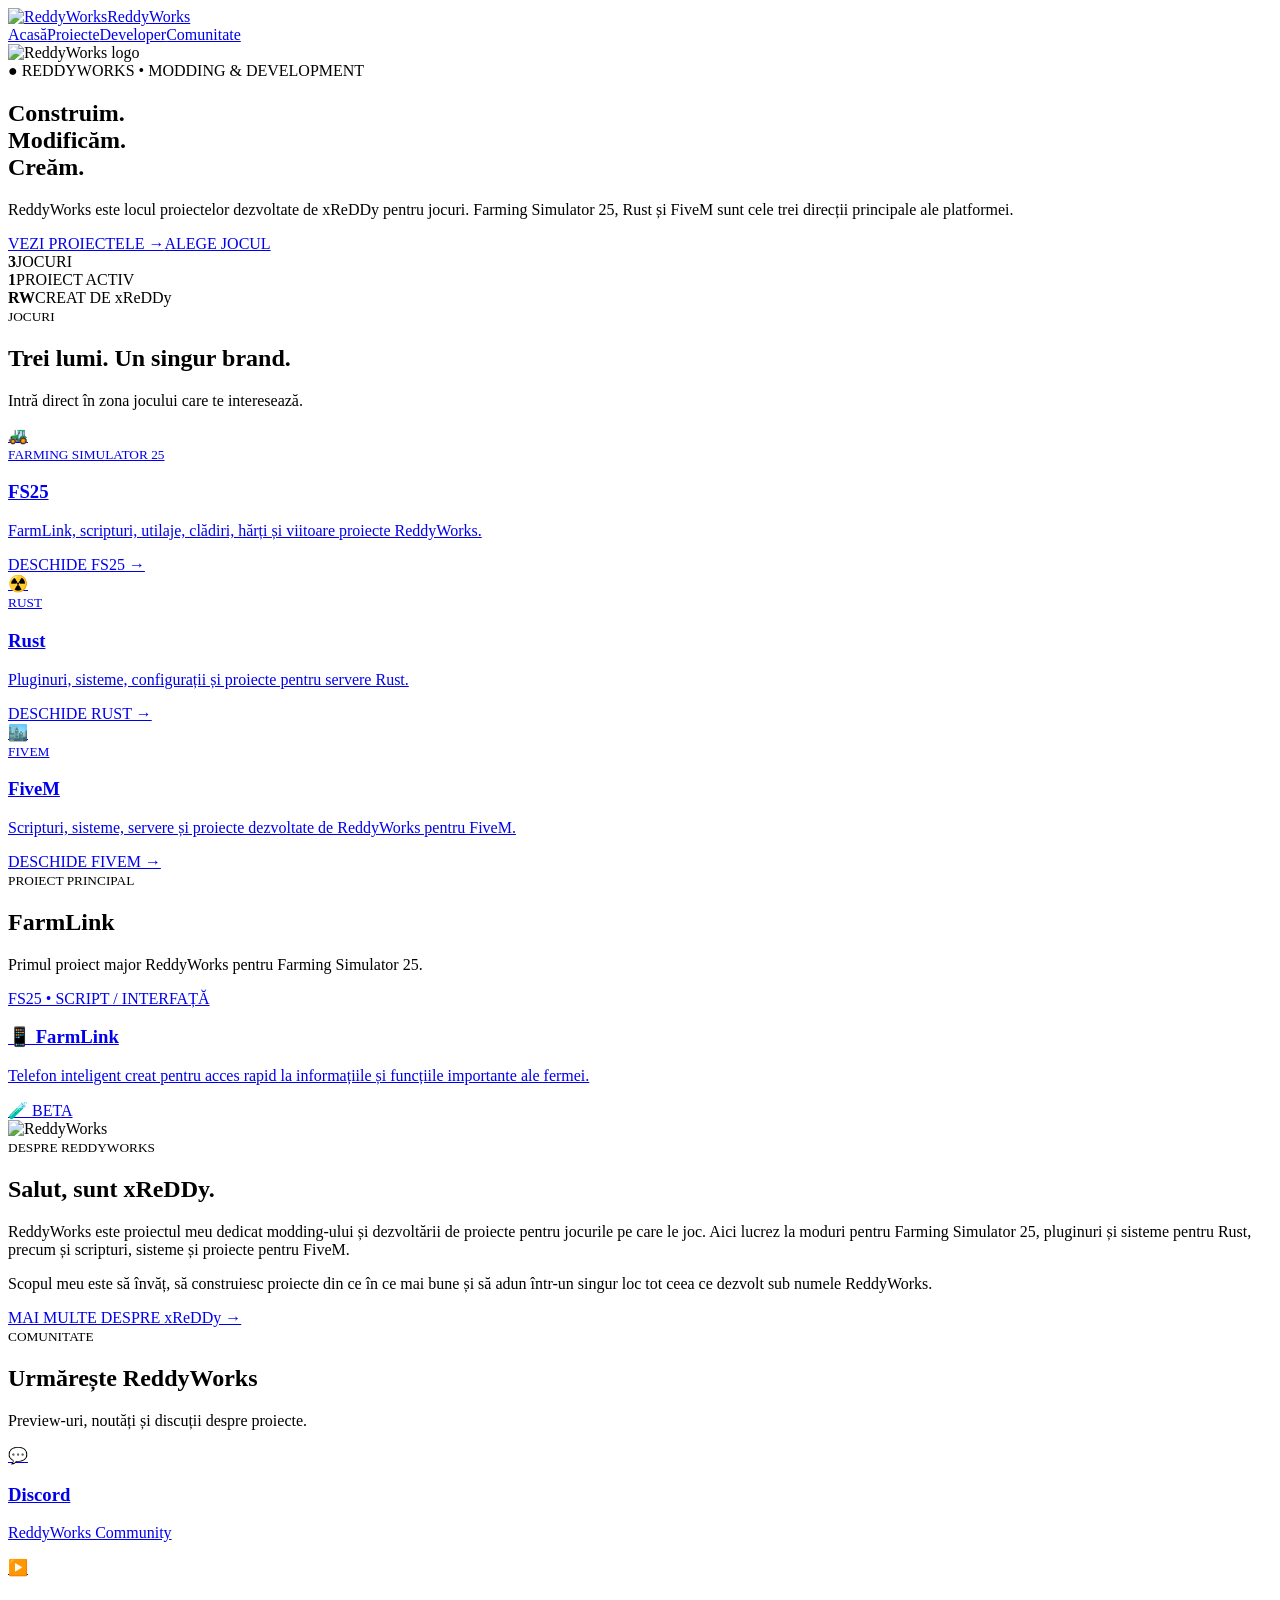
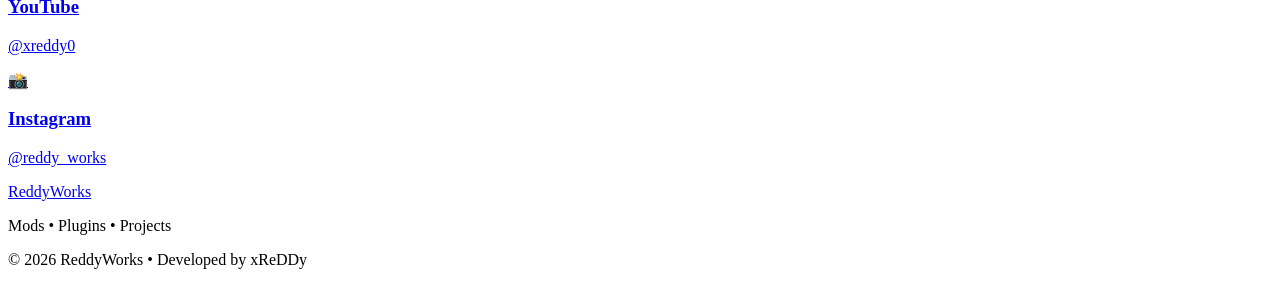
==== index.html @ 865a5755 "Acasă | Proiecte | Developer | Comunitate" ====
<!doctype html><html lang="ro"><head><meta charset="utf-8"><meta name="viewport" content="width=device-width,initial-scale=1"><title>ReddyWorks | Mods, Plugins & Projects</title><link rel="stylesheet" href="style.css"></head><body>
<header class="header">
<a class="logo brand-logo-link" href="index.html"><img src="reddyworks-logo.png" alt="ReddyWorks"><span class="brand-word">Reddy<span>Works</span></span></a>
<nav class="menu">
<a href="index.html">Acasă</a><a href="projects.html">Proiecte</a><a href="developer.html">Developer</a><a href="index.html#comunitate">Comunitate</a>
</nav></header>
<main>
<section class="hero"><div class="hero-content"><img class="hero-brand-logo" src="reddyworks-logo.png" alt="ReddyWorks logo"><div class="eyebrow">● REDDYWORKS • MODDING & DEVELOPMENT</div><h1>Construim.<br><span>Modificăm.</span><br>Creăm.</h1><p>ReddyWorks este locul proiectelor dezvoltate de xReDDy pentru jocuri. Farming Simulator 25, Rust și FiveM sunt cele trei direcții principale ale platformei.</p><div class="actions"><a class="btn btn-primary" href="projects.html">VEZI PROIECTELE →</a><a class="btn btn-secondary" href="#jocuri">ALEGE JOCUL</a></div><div class="stats"><div class="stat"><strong>3</strong><span>JOCURI</span></div><div class="stat"><strong>1</strong><span>PROIECT ACTIV</span></div><div class="stat"><strong>RW</strong><span>CREAT DE xReDDy</span></div></div></div></section>
<section class="section soft" id="jocuri"><div class="section-head"><small>JOCURI</small><h2>Trei lumi. Un singur brand.</h2><p>Intră direct în zona jocului care te interesează.</p></div><div class="game-grid">
<a class="game-card fs" href="fs25.html"><div><div class="game-icon">🚜</div><small>FARMING SIMULATOR 25</small><h3>FS25</h3><p>FarmLink, scripturi, utilaje, clădiri, hărți și viitoare proiecte ReddyWorks.</p></div><div class="go">DESCHIDE FS25 →</div></a>
<a class="game-card rust" href="rust.html"><div><div class="game-icon">☢️</div><small>RUST</small><h3>Rust</h3><p>Pluginuri, sisteme, configurații și proiecte pentru servere Rust.</p></div><div class="go">DESCHIDE RUST →</div></a>
<a class="game-card fivem" href="fivem.html"><div><div class="game-icon">🏙️</div><small>FIVEM</small><h3>FiveM</h3><p>Scripturi, sisteme, servere și proiecte dezvoltate de ReddyWorks pentru FiveM.</p></div><div class="go">DESCHIDE FIVEM →</div></a>
</div></section>
<section class="section light"><div class="section-head"><small>PROIECT PRINCIPAL</small><h2>FarmLink</h2><p>Primul proiect major ReddyWorks pentru Farming Simulator 25.</p></div><div class="project-grid"><a class="project-card" href="farmlink.html"><div class="tag">FS25 • SCRIPT / INTERFAȚĂ</div><h3>📱 FarmLink</h3><p>Telefon inteligent creat pentru acces rapid la informațiile și funcțiile importante ale fermei.</p><span class="status">🧪 BETA</span></a></div></section>

<section class="section about-section" id="despre">
  <div class="about-wrap">
    <img class="about-logo" src="reddyworks-logo.png" alt="ReddyWorks">
    <div>
      <div class="section-head about-head">
        <small>DESPRE REDDYWORKS</small>
        <h2>Salut, sunt xReDDy.</h2>
        <p>ReddyWorks este proiectul meu dedicat modding-ului și dezvoltării de proiecte pentru jocurile pe care le joc. Aici lucrez la moduri pentru Farming Simulator 25, pluginuri și sisteme pentru Rust, precum și scripturi, sisteme și proiecte pentru FiveM.</p>
        <p class="about-extra">Scopul meu este să învăț, să construiesc proiecte din ce în ce mai bune și să adun într-un singur loc tot ceea ce dezvolt sub numele ReddyWorks.</p>
      </div>
      <a class="btn btn-primary" href="developer.html">MAI MULTE DESPRE xReDDy →</a>
    </div>
  </div>
</section>
<section class="section soft" id="comunitate"><div class="section-head"><small>COMUNITATE</small><h2>Urmărește ReddyWorks</h2><p>Preview-uri, noutăți și discuții despre proiecte.</p></div><div class="community-grid">
<a class="community-card" href="https://discord.gg/2gvbgjCmsJ" target="_blank"><div class="ico">💬</div><h3>Discord</h3><p>ReddyWorks Community</p></a>
<a class="community-card" href="https://youtube.com/@xreddy0" target="_blank"><div class="ico">▶️</div><h3>YouTube</h3><p>@xreddy0</p></a>
<a class="community-card" href="https://www.instagram.com/reddy_works/" target="_blank"><div class="ico">📸</div><h3>Instagram</h3><p>@reddy_works</p></a>
</div></section>
</main><footer><a class="logo" href="index.html">Reddy<span>Works</span></a>
<p>Mods • Plugins • Projects</p><p>© 2026 ReddyWorks • Developed by xReDDy</p></footer></body></html>
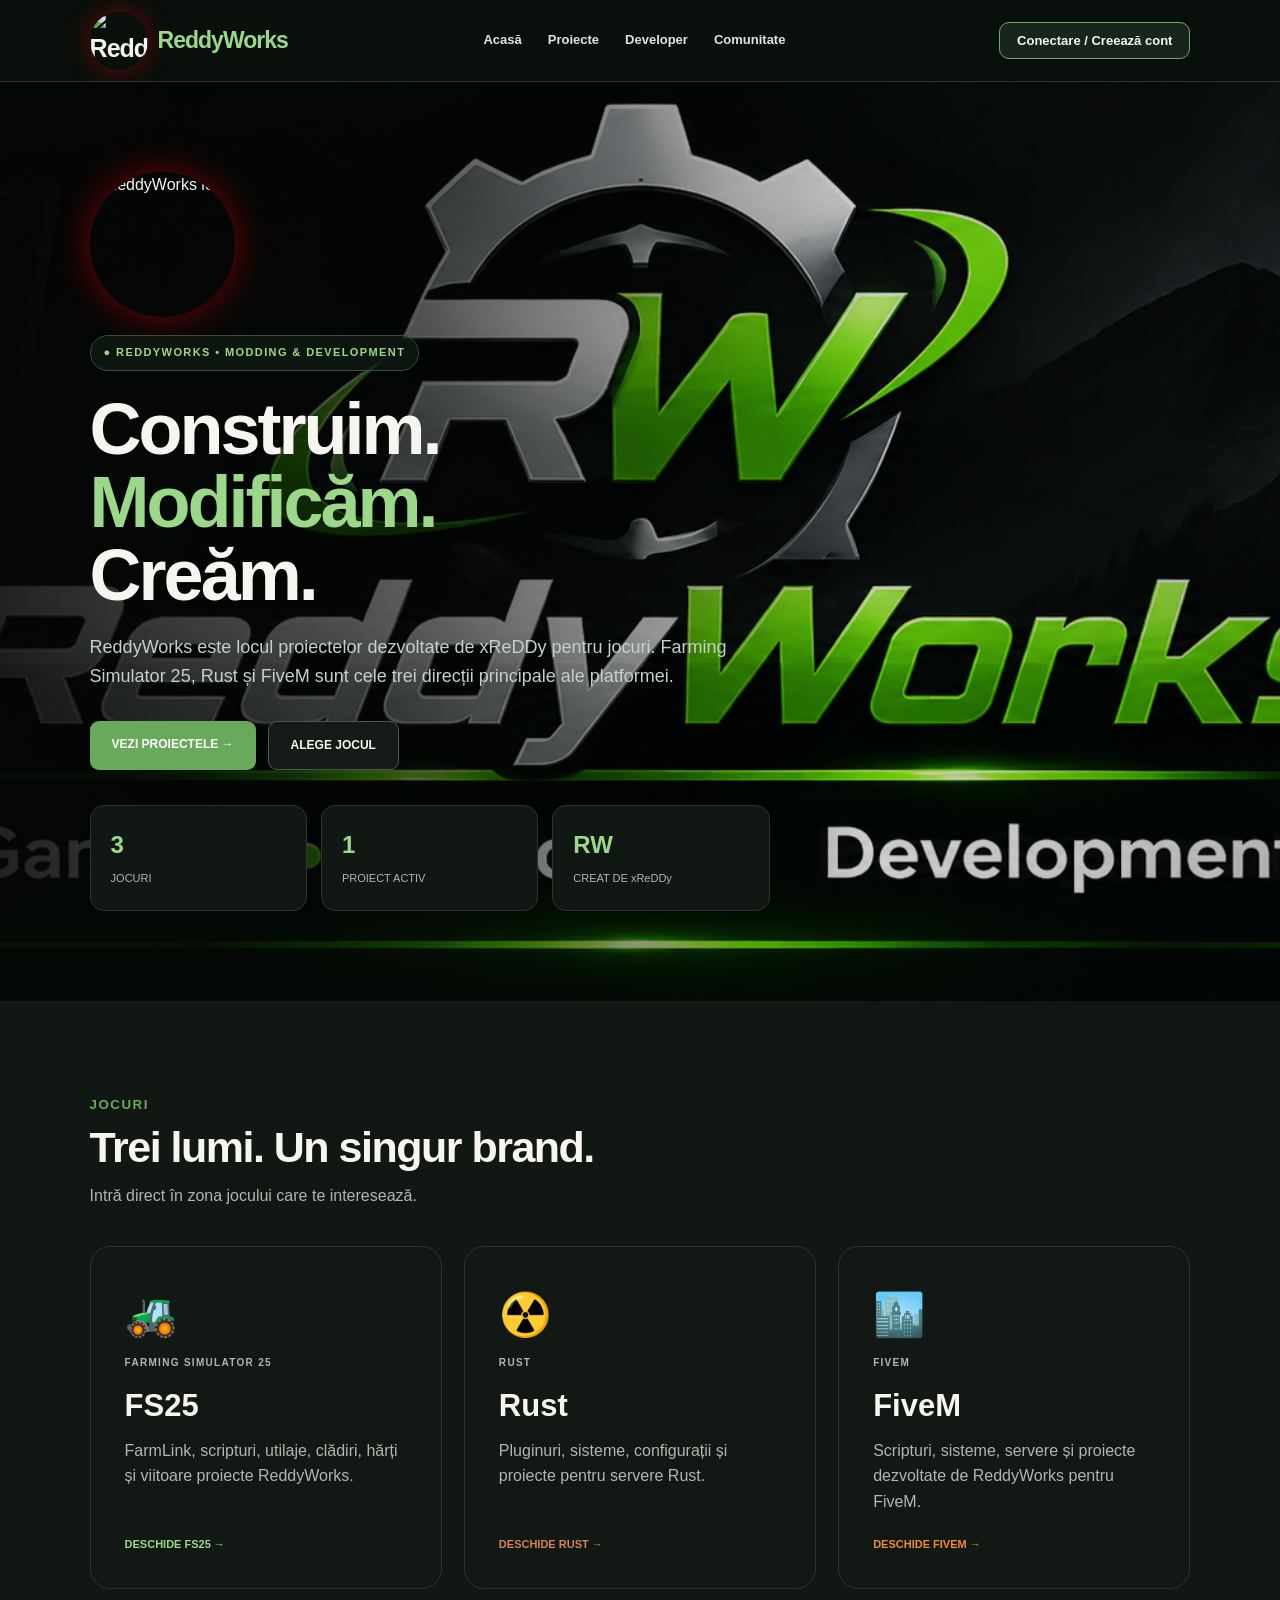
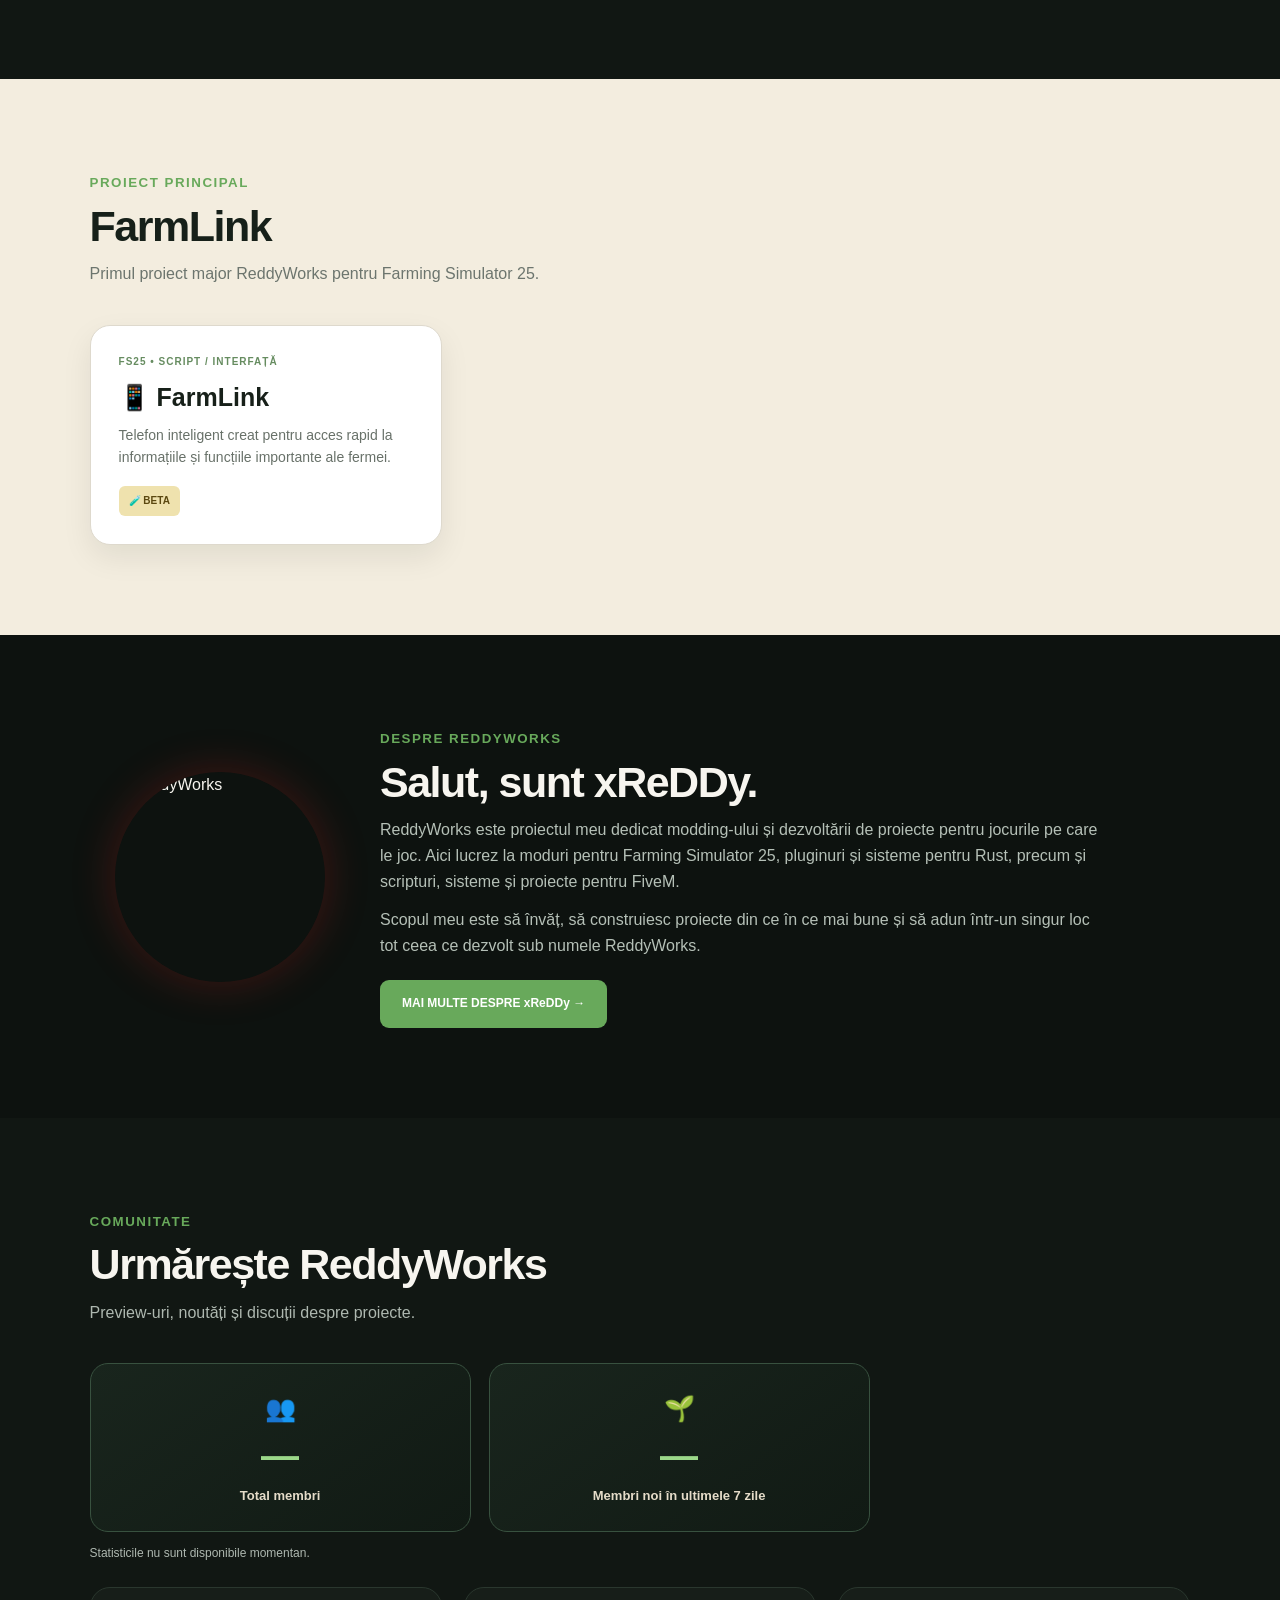
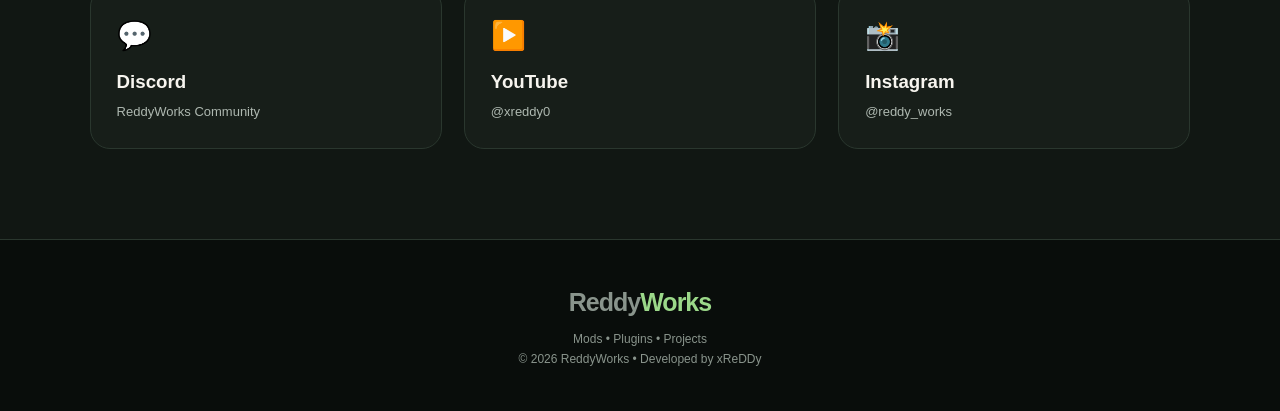
==== commit 7190844c: "Add files via upload" ====
--- a/index.html
+++ b/index.html
@@ -3,7 +3,7 @@
 <a class="logo brand-logo-link" href="index.html"><img src="reddyworks-logo.png" alt="ReddyWorks"><span class="brand-word">Reddy<span>Works</span></span></a>
 <nav class="menu">
 <a href="index.html">Acasă</a><a href="projects.html">Proiecte</a><a href="developer.html">Developer</a><a href="index.html#comunitate">Comunitate</a>
-</nav></header>
+</nav><div class="rw-auth-area"><button type="button" id="rw-login" class="rw-auth-button">Conectare / Creează cont</button><div id="rw-user" class="rw-user" hidden><span id="rw-username"></span><span id="rw-role-badge" class="rw-role-badge" hidden></span><button type="button" id="rw-admin-open" class="rw-auth-button" hidden>Administrare</button><button type="button" id="rw-logout" class="rw-auth-button">Ieșire</button></div></div></header>
 <main>
 <section class="hero"><div class="hero-content"><img class="hero-brand-logo" src="reddyworks-logo.png" alt="ReddyWorks logo"><div class="eyebrow">● REDDYWORKS • MODDING & DEVELOPMENT</div><h1>Construim.<br><span>Modificăm.</span><br>Creăm.</h1><p>ReddyWorks este locul proiectelor dezvoltate de xReDDy pentru jocuri. Farming Simulator 25, Rust și FiveM sunt cele trei direcții principale ale platformei.</p><div class="actions"><a class="btn btn-primary" href="projects.html">VEZI PROIECTELE →</a><a class="btn btn-secondary" href="#jocuri">ALEGE JOCUL</a></div><div class="stats"><div class="stat"><strong>3</strong><span>JOCURI</span></div><div class="stat"><strong>1</strong><span>PROIECT ACTIV</span></div><div class="stat"><strong>RW</strong><span>CREAT DE xReDDy</span></div></div></div></section>
 <section class="section soft" id="jocuri"><div class="section-head"><small>JOCURI</small><h2>Trei lumi. Un singur brand.</h2><p>Intră direct în zona jocului care te interesează.</p></div><div class="game-grid">
@@ -27,10 +27,51 @@
     </div>
   </div>
 </section>
-<section class="section soft" id="comunitate"><div class="section-head"><small>COMUNITATE</small><h2>Urmărește ReddyWorks</h2><p>Preview-uri, noutăți și discuții despre proiecte.</p></div><div class="community-grid">
+<section class="section soft" id="comunitate"><div class="section-head"><small>COMUNITATE</small><h2>Urmărește ReddyWorks</h2><p>Preview-uri, noutăți și discuții despre proiecte.</p></div>
+<div class="rw-community-stats" aria-label="Statisticile comunității ReddyWorks">
+  <div class="rw-community-stat"><span class="rw-community-stat-icon" aria-hidden="true">👥</span><strong id="rw-total-members" aria-live="polite">—</strong><span>Total membri</span></div>
+  <div class="rw-community-stat"><span class="rw-community-stat-icon" aria-hidden="true">🌱</span><strong id="rw-new-members" aria-live="polite">—</strong><span>Membri noi în ultimele 7 zile</span></div>
+</div>
+<p id="rw-community-status" class="rw-community-status" role="status" aria-live="polite">Se încarcă statisticile comunității…</p>
+<div class="community-grid">
 <a class="community-card" href="https://discord.gg/2gvbgjCmsJ" target="_blank"><div class="ico">💬</div><h3>Discord</h3><p>ReddyWorks Community</p></a>
 <a class="community-card" href="https://youtube.com/@xreddy0" target="_blank"><div class="ico">▶️</div><h3>YouTube</h3><p>@xreddy0</p></a>
 <a class="community-card" href="https://www.instagram.com/reddy_works/" target="_blank"><div class="ico">📸</div><h3>Instagram</h3><p>@reddy_works</p></a>
 </div></section>
-</main><footer><a class="logo" href="index.html">Reddy<span>Works</span></a>
-<p>Mods • Plugins • Projects</p><p>© 2026 ReddyWorks • Developed by xReDDy</p></footer></body></html>+</main><dialog id="rw-login-dialog" class="rw-login-dialog" aria-labelledby="rw-dialog-title">
+<div class="rw-dialog-inner">
+<button type="button" id="rw-close" class="rw-close" aria-label="Închide">×</button>
+<h2 id="rw-dialog-title">Conectare ReddyWorks</h2>
+<p id="rw-dialog-subtitle">Intră în contul tău ReddyWorks.</p>
+<div class="rw-auth-tabs" role="group" aria-label="Tip autentificare">
+<button type="button" id="rw-tab-login" class="rw-tab active" aria-pressed="true">Conectare</button>
+<button type="button" id="rw-tab-register" class="rw-tab" aria-pressed="false">Creează cont</button>
+</div>
+<form id="rw-auth-form" class="rw-auth-form">
+<div id="rw-name-row" class="rw-field" hidden><label for="rw-name">Nume utilizator</label><input id="rw-name" name="username" autocomplete="username" minlength="3" maxlength="24" pattern="[A-Za-z0-9_]+" placeholder="Ex: xReDDy"></div>
+<div class="rw-field"><label for="rw-email">Email</label><input id="rw-email" name="email" type="email" autocomplete="email" required placeholder="nume@email.com"></div>
+<div class="rw-field"><label for="rw-password">Parolă</label><input id="rw-password" name="password" type="password" autocomplete="current-password" required minlength="12" placeholder="Minimum 12 caractere"></div>
+<div id="rw-confirm-row" class="rw-field" hidden><label for="rw-confirm">Confirmă parola</label><input id="rw-confirm" name="confirm" type="password" autocomplete="new-password" placeholder="Repetă parola"></div>
+<div id="rw-captcha" class="rw-captcha"></div>
+<button type="submit" id="rw-submit" class="rw-google-button">Conectare</button>
+</form>
+<button type="button" id="rw-forgot" class="rw-text-button">Am uitat parola</button>
+<p id="rw-auth-message" class="rw-auth-message" role="status" aria-live="polite"></p>
+</div></dialog><dialog id="rw-admin-dialog" class="rw-login-dialog rw-admin-dialog" aria-labelledby="rw-admin-title">
+<div class="rw-dialog-inner"><button type="button" id="rw-admin-close" class="rw-close" aria-label="Închide">×</button>
+<h2 id="rw-admin-title">ReddyWorks Admin</h2><p id="rw-admin-description">Administrarea echipei ReddyWorks</p>
+<div id="rw-member-tools" hidden>
+<div class="rw-field rw-search-field"><label for="rw-member-search">Caută membru după nume</label><input id="rw-member-search" type="search" maxlength="50" placeholder="Ex: ReddyTest" autocomplete="off"></div>
+<p id="rw-member-status" class="rw-admin-help" role="status">Se încarcă membrii…</p>
+<div id="rw-member-list" class="rw-member-list" aria-label="Lista membrilor"></div>
+</div>
+<div id="rw-founder-tools" hidden>
+<p class="rw-admin-help">Selectează un membru pentru a-i modifica rolul. Administratorii pot gestiona doar Moderatorii.</p>
+<form id="rw-staff-form" class="rw-auth-form">
+<input id="rw-staff-id" type="hidden" required>
+<div class="rw-field"><label for="rw-staff-selected">Membru selectat</label><input id="rw-staff-selected" type="text" readonly placeholder="Selectează un membru din listă"></div>
+<div class="rw-field"><label for="rw-staff-role">Acțiune</label><select id="rw-staff-role" required><option value="moderator">Promovează la Moderator</option><option value="admin">Promovează la Administrator</option><option value="remove">Retrage rolul staff</option></select></div>
+<button id="rw-staff-submit" class="rw-google-button" type="submit" disabled>Aplică modificarea</button></form>
+</div><p id="rw-staff-message" class="rw-auth-message" role="status" aria-live="polite"></p>
+</div></dialog><footer><a class="logo" href="index.html">Reddy<span>Works</span></a>
+<p>Mods • Plugins • Projects</p><p>© 2026 ReddyWorks • Developed by xReDDy</p></footer><script src="https://cdn.jsdelivr.net/npm/@supabase/supabase-js@2/dist/umd/supabase.min.js" defer></script><script src="https://challenges.cloudflare.com/turnstile/v0/api.js?render=explicit" defer></script><script src="auth-config.js" defer></script><script src="script.js" defer></script></body></html>
--- a/style.css
+++ b/style.css
@@ -0,0 +1,288 @@
+
+:root{
+  --bg:#0c100e;--panel:#121814;--panel2:#18211b;--cream:#f3eddf;--cream2:#e5dcc9;
+  --text:#f7f5ef;--muted:#aeb8b0;--green:#9bd889;--green2:#68a95b;--line:#2a372e;
+  --rust:#d98255;--yellow:#e2bf58;
+}
+*{box-sizing:border-box;margin:0;padding:0}
+html{scroll-behavior:smooth}
+body{font-family:Arial,Helvetica,sans-serif;background:var(--bg);color:var(--text);line-height:1.6}
+a{color:inherit}
+.header{height:76px;padding:0 7%;display:flex;align-items:center;justify-content:space-between;position:sticky;top:0;z-index:100;background:rgba(10,15,12,.94);backdrop-filter:blur(14px);border-bottom:1px solid var(--line)}
+.logo{text-decoration:none;font-size:25px;font-weight:900;letter-spacing:-1px}.logo span{color:var(--green)}
+.menu{display:flex;gap:26px;align-items:center}.menu a{text-decoration:none;font-size:13px;font-weight:800;color:#dfe6e0}.menu a:hover,.menu a.active{color:var(--green)}
+.hero{min-height:650px;padding:90px 7%;display:flex;align-items:center;position:relative;overflow:hidden;background:radial-gradient(circle at 80% 30%,rgba(104,169,91,.18),transparent 30%),radial-gradient(circle at 75% 85%,rgba(217,130,85,.10),transparent 28%),linear-gradient(135deg,#0b100d,#101a13 55%,#171b18)}
+.hero:after{content:"RW";position:absolute;right:3%;top:45%;transform:translateY(-50%);font-size:330px;font-weight:900;color:rgba(255,255,255,.025);letter-spacing:-35px;pointer-events:none}
+.hero-content{max-width:850px;position:relative;z-index:2}
+.eyebrow{display:inline-flex;gap:8px;align-items:center;padding:8px 13px;border:1px solid #36503d;border-radius:99px;color:var(--green);font-size:11px;font-weight:900;letter-spacing:1.4px;background:rgba(18,30,21,.65)}
+.hero h1{font-size:72px;line-height:1.02;margin:22px 0 20px;letter-spacing:-3px}.hero h1 span{color:var(--green)}
+.hero p{max-width:680px;color:#c6d0c8;font-size:18px}
+.actions{display:flex;flex-wrap:wrap;gap:12px;margin-top:30px}
+.btn{display:inline-block;padding:14px 22px;border-radius:9px;text-decoration:none;font-size:12px;font-weight:900;transition:.2s}
+.btn-primary{background:var(--green2);color:white}.btn-primary:hover{background:#79bd6b;transform:translateY(-2px)}
+.btn-secondary{border:1px solid #4a5b4e;background:#141b16}.btn-secondary:hover{border-color:var(--green)}
+.section{padding:90px 7%}.section.light{background:var(--cream);color:#162019}.section.soft{background:#111713}.section-head{max-width:780px;margin-bottom:38px}
+.section-head small{color:var(--green2);font-weight:900;letter-spacing:1.5px}.section-head h2{font-size:43px;line-height:1.15;margin:7px 0 10px;letter-spacing:-1.5px}.section-head p{color:#6c756e}.soft .section-head p,.dark-muted{color:var(--muted)}
+.game-grid,.project-grid,.community-grid{display:grid;grid-template-columns:repeat(2,minmax(0,1fr));gap:22px}
+.game-card,.project-card,.community-card{border-radius:20px;text-decoration:none;transition:.25s}
+.game-card{min-height:310px;padding:34px;display:flex;flex-direction:column;justify-content:space-between;border:1px solid var(--line);background:var(--panel)}
+.game-card:hover,.project-card:hover,.community-card:hover{transform:translateY(-5px)}
+.game-card.fs:hover{border-color:#567d5d}.game-card.rust:hover{border-color:#85563e}
+.game-icon{font-size:42px}.game-card small{font-size:10px;font-weight:900;letter-spacing:1.3px;color:var(--muted)}
+.game-card h3{font-size:31px;margin:7px 0}.game-card p{color:var(--muted);max-width:470px}.game-card .go{margin-top:22px;font-size:11px;font-weight:900;color:var(--green)}.game-card.rust .go{color:var(--rust)}
+.project-grid{grid-template-columns:repeat(3,minmax(0,1fr))}
+.project-card{padding:28px;background:white;color:#172019;border:1px solid #ded9cd;box-shadow:0 12px 30px rgba(15,25,18,.08)}
+.project-card .tag{font-size:10px;font-weight:900;color:#668c60;letter-spacing:1px}.project-card h3{font-size:25px;margin:7px 0}.project-card p{font-size:14px;color:#687169}.status{display:inline-block;margin-top:18px;padding:7px 10px;border-radius:6px;background:#efe2ae;color:#5b4810;font-size:10px;font-weight:900}
+.status.soon{background:#eee7df;color:#7d593f}
+.stats{display:grid;grid-template-columns:repeat(3,1fr);gap:14px;margin-top:35px;max-width:800px}.stat{padding:20px;border:1px solid var(--line);border-radius:14px;background:#111713}.stat strong{display:block;font-size:24px;color:var(--green)}.stat span{font-size:11px;color:var(--muted)}
+.page-hero{padding:90px 7% 70px;background:radial-gradient(circle at 80% 30%,rgba(104,169,91,.15),transparent 28%),#101713;border-bottom:1px solid var(--line)}
+.page-hero.rust-hero{background:radial-gradient(circle at 80% 30%,rgba(217,130,85,.16),transparent 28%),#151411}
+.page-hero h1{font-size:55px;margin:8px 0 12px}.page-hero p{max-width:720px;color:var(--muted);font-size:17px}
+.back{display:inline-block;margin-bottom:15px;color:var(--green);text-decoration:none;font-size:12px;font-weight:900}
+.filterbar{display:flex;gap:9px;flex-wrap:wrap;margin-bottom:28px}.pill{padding:9px 13px;border:1px solid #d9d4c9;border-radius:8px;background:white;color:#4c564f;font-size:10px;font-weight:900}
+.feature{max-width:900px;padding:38px;border-radius:20px;background:#17241b;border:1px solid #38513f}.feature h2{font-size:36px;margin:6px 0 12px}.feature p{color:#c0cbc2}.feature .meta{display:flex;gap:10px;flex-wrap:wrap;margin-top:22px}.feature .meta span{padding:8px 10px;border:1px solid #405848;border-radius:7px;font-size:10px;font-weight:900;color:#b9c9bc}
+.rust-box{max-width:900px;padding:38px;border-radius:20px;background:#201a17;border:1px solid #594334}.rust-box h2{font-size:35px;margin:8px 0}.rust-box p{color:#c8bdb6}.rust-box .status{background:#493226;color:#f0b997}
+.dev-card{max-width:950px;display:flex;gap:32px;align-items:center;padding:38px;border:1px solid var(--line);border-radius:20px;background:var(--panel)}
+.avatar{width:110px;height:110px;display:flex;align-items:center;justify-content:center;border-radius:50%;background:#203125;border:3px solid var(--green);font-size:35px;font-weight:900;color:var(--green)}
+.dev-card h2{font-size:35px}.dev-card p{color:var(--muted)}
+.community-grid{grid-template-columns:repeat(3,minmax(0,1fr))}
+.community-card{padding:26px;background:#171e19;border:1px solid var(--line)}.community-card .ico{font-size:28px}.community-card h3{margin:8px 0 5px}.community-card p{font-size:13px;color:var(--muted)}
+footer{padding:42px 7%;border-top:1px solid var(--line);text-align:center;color:#89948c;background:#090d0b}footer .logo{display:inline-block;margin-bottom:8px}footer p{font-size:12px}
+@media(max-width:850px){.menu{gap:13px}.hero h1{font-size:55px}.project-grid,.community-grid{grid-template-columns:1fr 1fr}}
+@media(max-width:650px){.header{height:auto;padding:15px 5%;flex-direction:column;gap:12px}.menu{flex-wrap:wrap;justify-content:center}.menu a{font-size:10px}.hero{min-height:570px;padding:70px 6%}.hero h1{font-size:43px;letter-spacing:-2px}.hero p{font-size:16px}.hero:after{font-size:180px}.section{padding:65px 6%}.section-head h2{font-size:33px}.game-grid,.project-grid,.community-grid,.stats{grid-template-columns:1fr}.page-hero{padding:65px 6% 55px}.page-hero h1{font-size:41px}.dev-card{flex-direction:column;align-items:flex-start}.feature,.rust-box{padding:27px 22px}}
+
+/* FIVEM */
+.game-card.fivem:hover{border-color:#f28a32}
+.game-card.fivem .go{color:#f28a32}
+.fivem-hero{background:radial-gradient(circle at 80% 30%,rgba(242,138,50,.16),transparent 28%),#121318}
+.fivem-box{max-width:900px;padding:38px;border-radius:20px;background:#211d15;border:1px solid #5c4c32}
+.fivem-box h2{font-size:35px;margin:8px 0}
+.fivem-box p{color:#ccc4b5}
+.fivem-box .status{background:#514025;color:#f1ce8e}
+@media(min-width:851px){.game-grid{grid-template-columns:repeat(3,minmax(0,1fr))}}
+@media(max-width:650px){.fivem-box{padding:27px 22px}}
+
+/* REDDYWORKS V3 BRANDING */
+.header{min-height:82px}
+.brand-logo-link{display:flex;align-items:center;gap:10px}
+.brand-logo-link>img{width:54px;height:54px;border-radius:50%;object-fit:cover;box-shadow:0 0 20px rgba(255,35,35,.28)}
+.brand-word{font-size:23px}
+.hero{
+  min-height:720px;
+  background:
+    linear-gradient(90deg,rgba(6,8,7,.96) 0%,rgba(6,8,7,.82) 38%,rgba(6,8,7,.28) 70%,rgba(6,8,7,.48) 100%),
+    url("reddyworks-banner.png") center/cover no-repeat;
+}
+.hero:after{display:none}
+.hero-content{max-width:780px}
+.hero-brand-logo{width:130px;height:130px;object-fit:cover;border-radius:50%;box-shadow:0 0 35px rgba(255,30,30,.42);margin-bottom:18px}
+.about-section{background:#0d120f}
+.about-wrap{display:grid;grid-template-columns:220px minmax(0,720px);gap:45px;align-items:center;max-width:1050px;margin:auto}
+.about-logo{width:210px;height:210px;object-fit:cover;border-radius:50%;box-shadow:0 0 45px rgba(255,35,35,.22)}
+.about-head{margin-bottom:22px}
+.about-head p{color:#b5c0b7}
+.about-extra{margin-top:13px}
+@media(max-width:850px){
+  .brand-word{display:none}
+  .about-wrap{grid-template-columns:160px 1fr}
+  .about-logo{width:150px;height:150px}
+}
+@media(max-width:650px){
+  .brand-logo-link>img{width:48px;height:48px}
+  .hero{min-height:680px;background-position:center}
+  .hero-brand-logo{width:105px;height:105px}
+  .about-wrap{grid-template-columns:1fr;text-align:center}
+  .about-logo{margin:auto}
+  .about-head{text-align:left}
+}
+
+
+/* ===== REDDYWORKS V4 FINAL ===== */
+.brand-logo-link > img{
+  width:58px!important;height:58px!important;object-fit:cover!important;
+  border-radius:50%!important;display:block!important;
+  box-shadow:0 0 24px rgba(255,0,0,.38)!important;
+}
+.hero{
+  min-height:760px!important;
+  background:
+    linear-gradient(90deg,rgba(4,6,5,.88) 0%,rgba(4,6,5,.64) 34%,rgba(4,6,5,.18) 68%,rgba(4,6,5,.28) 100%),
+    url("reddyworks-banner.png") center center/cover no-repeat!important;
+}
+.hero-brand-logo{
+  width:145px!important;height:145px!important;object-fit:cover!important;
+  border-radius:50%!important;display:block!important;
+  box-shadow:0 0 38px rgba(255,0,0,.42)!important;
+}
+.about-logo{
+  object-fit:cover!important;display:block!important;
+  border-radius:50%!important;
+}
+.developer-hero{padding:95px 0 75px;background:linear-gradient(135deg,#0d120f,#121d15)}
+.developer-hero h1{font-size:clamp(42px,6vw,78px);margin:18px 0 18px}
+.developer-hero h1 span{color:#8ed276}
+.developer-hero p{max-width:820px;font-size:18px;line-height:1.7;color:#c8d0ca}
+.dev-profile{display:grid;grid-template-columns:270px minmax(0,760px);gap:55px;align-items:center}
+.dev-big-logo{width:260px;height:260px;border-radius:50%;object-fit:cover;box-shadow:0 0 50px rgba(255,0,0,.25)}
+.dev-profile h2,.rw-goal h2,.project-highlight h2{font-size:42px;margin:8px 0 16px}
+.dev-profile p,.rw-goal p,.project-highlight p{color:#bac4bc;line-height:1.75;font-size:17px}
+.section-label{font-weight:900;letter-spacing:2px;color:#8ed276}
+.dev-game-grid{display:grid;grid-template-columns:repeat(3,1fr);gap:18px;margin-top:30px}
+.dev-game-card{display:block;padding:28px;border:1px solid #29362d;border-radius:18px;background:#101712;text-decoration:none;color:#fff;transition:.2s ease}
+.dev-game-card:hover{transform:translateY(-5px);border-color:#76b863}
+.dev-game-card h3{font-size:24px;margin:12px 0}
+.dev-game-card p{min-height:88px;color:#aeb9b0;line-height:1.6}
+.dev-game-card strong{font-size:13px;color:#8ed276}
+.dev-icon{font-size:36px}
+.rust-card:hover{border-color:#d85c32}
+.fivem-card:hover{border-color:#f28a32}
+.project-highlight{display:flex;align-items:center;justify-content:space-between;gap:40px;padding:40px;border:1px solid #29362d;border-radius:20px;background:#101712}
+.status-pill{display:inline-block;margin-top:16px;padding:9px 14px;border:1px solid #50714f;border-radius:999px;color:#8ed276;font-weight:900;font-size:12px;letter-spacing:1px}
+.rw-goal{max-width:900px}
+@media(max-width:850px){
+  .dev-profile{grid-template-columns:1fr;text-align:center}
+  .dev-big-logo{margin:auto;width:200px;height:200px}
+  .dev-game-grid{grid-template-columns:1fr}
+  .project-highlight{display:block}
+  .project-highlight .btn{margin-top:22px}
+}
+
+/* V4 FIX - developer hero layout */
+.developer-hero .container{
+  display:grid;
+  grid-template-columns:minmax(0,1.15fr) minmax(360px,.85fr);
+  gap:55px;
+  align-items:center;
+}
+.developer-hero .eyebrow,
+.developer-hero h1{
+  grid-column:1;
+}
+.developer-hero p{
+  grid-column:2;
+  grid-row:1 / span 2;
+  margin:0;
+  padding:28px 30px;
+  border:1px solid #314137;
+  border-radius:18px;
+  background:linear-gradient(145deg,rgba(18,27,21,.96),rgba(11,16,13,.96));
+  box-shadow:0 18px 45px rgba(0,0,0,.22);
+  position:relative;
+}
+.developer-hero p:before{
+  content:"DESPRE REDDYWORKS";
+  display:block;
+  margin-bottom:12px;
+  color:#8ed276;
+  font-size:12px;
+  font-weight:900;
+  letter-spacing:1.8px;
+}
+@media(max-width:900px){
+  .developer-hero .container{grid-template-columns:1fr;gap:22px}
+  .developer-hero .eyebrow,
+  .developer-hero h1,
+  .developer-hero p{grid-column:1;grid-row:auto}
+}
+
+
+/* ===== REDDYWORKS AUTH – LOGIN UI ===== */
+[hidden] { display: none !important; }
+.rw-auth-area { display:flex; align-items:center; justify-content:flex-end; margin-left:18px; }
+.rw-auth-button { appearance:none; border:1px solid #6fa963; background:#18251b; color:#f7f5ef; border-radius:10px; padding:10px 17px; font:700 13px Arial,Helvetica,sans-serif; cursor:pointer; transition:background .2s,border-color .2s; white-space:nowrap; }
+.rw-auth-button:hover { background:#28402b; border-color:#9bd889; }
+.rw-user { display:flex; align-items:center; gap:12px; }
+#rw-username { color:#e5dcc9; font-size:13px; font-weight:700; max-width:180px; overflow:hidden; text-overflow:ellipsis; white-space:nowrap; }
+.rw-login-dialog { position:fixed; inset:0; margin:auto; width:min(430px,calc(100% - 32px)); max-height:calc(100dvh - 32px); overflow:auto; padding:0; border:1px solid #456149; border-radius:20px; background:#121a15; color:#f7f5ef; box-shadow:0 28px 80px rgba(0,0,0,.65); }
+.rw-login-dialog:not([open]) { display:none; }
+.rw-login-dialog::backdrop { background:rgba(0,0,0,.76); backdrop-filter:blur(5px); }
+.rw-dialog-inner { position:relative; padding:38px 30px 30px; text-align:center; }
+.rw-dialog-inner h2 { color:#f3eddf; font-size:25px; line-height:1.25; margin:0 28px 12px; }
+.rw-dialog-inner > p { color:#b9c6bc; font-size:14px; line-height:1.6; margin:0 0 22px; }
+.rw-close { position:absolute; top:12px; right:14px; display:grid; place-items:center; width:35px; height:35px; border:1px solid #34473a; border-radius:50%; background:#1b2a20; color:#f3eddf; font-size:24px; cursor:pointer; }
+.rw-close:hover { background:#314737; }
+.rw-google-button { width:100%; padding:14px 18px; border:1px solid #b3c5b3; border-radius:11px; background:#f3eddf; color:#152219; font:800 15px Arial,Helvetica,sans-serif; cursor:pointer; }
+.rw-google-button:hover { background:#e3f0db; }
+.rw-auth-message { min-height:1.3em; margin-top:15px !important; margin-bottom:0 !important; color:#d7e9ce !important; font-size:13px !important; }
+@media(max-width:850px) { .header { flex-wrap:wrap; gap:10px; } .rw-auth-area { margin-left:auto; } }
+@media(max-width:650px) { .rw-auth-area { margin:0 auto; } .rw-dialog-inner { padding:36px 22px 26px; } .rw-dialog-inner h2 { font-size:22px; } }
+
+/* ReddyWorks - Afisare cont conectat */
+
+.rw-auth-area {
+    display: flex;
+    align-items: center;
+    gap: 12px;
+}
+
+.rw-user:not([hidden]) {
+    display: flex;
+    align-items: center;
+    gap: 12px;
+}
+
+.rw-username {
+    color: #9bd889;
+    font-weight: 700;
+}
+
+[hidden] {
+    display: none !important;
+}
+
+/* Cont ReddyWorks - prioritate afisare */
+#rw-user:not([hidden]) { display:flex !important; align-items:center; gap:12px; }
+#rw-user[hidden], #rw-login[hidden] { display:none !important; }
+#rw-username { color:#9bd889; }
+
+/* ReddyWorks - autentificare email si parola */
+.rw-auth-tabs{display:grid;grid-template-columns:1fr 1fr;gap:8px;margin:0 0 20px}
+.rw-tab{padding:11px 7px;border:1px solid #34473a;border-radius:9px;background:#19251d;color:#c2d1c4;font-weight:700;cursor:pointer}
+.rw-tab.active{background:#8fcf80;color:#102017;border-color:#8fcf80}
+.rw-auth-form{text-align:left;display:grid;gap:14px}
+.rw-field{display:grid;gap:6px}
+.rw-field label{font-size:13px;font-weight:700;color:#e8eee7}
+.rw-field input{width:100%;padding:12px 13px;border-radius:9px;border:1px solid #49614e;background:#0c140f;color:#fff;font-size:15px}
+.rw-field input:focus{outline:2px solid #9bd889;outline-offset:1px}
+.rw-field[hidden]{display:none!important}
+.rw-captcha{min-height:65px;display:flex;justify-content:center;align-items:center;overflow:hidden}
+.rw-text-button{margin-top:15px;background:none;border:0;color:#9bd889;cursor:pointer;text-decoration:underline;font-size:13px}
+.rw-google-button:disabled{opacity:.6;cursor:wait}
+#rw-username{color:#9bd889}
+
+/* ReddyWorks Admin */
+.rw-role-badge{display:inline-flex;align-items:center;padding:5px 9px;border:1px solid #9d8545;border-radius:99px;background:#29251a;color:#f3d985;font-size:12px;font-weight:800;white-space:nowrap}
+.rw-admin-dialog{width:min(490px,calc(100% - 32px))}
+.rw-admin-help{color:#b9c6bc;font-size:13px;text-align:left;margin-bottom:16px}
+.rw-admin-dialog .rw-field select{width:100%;padding:12px 13px;border:1px solid #49614e;border-radius:9px;background:#0c140f;color:white;font-size:15px}
+.rw-admin-dialog .rw-auth-form{margin-top:12px}
+@media(max-width:850px){.rw-user{flex-wrap:wrap;justify-content:center}}
+
+
+/* ReddyWorks - contor public comunitate */
+.rw-community-stats{display:grid;grid-template-columns:repeat(2,minmax(0,1fr));gap:18px;max-width:780px;margin:0 0 12px}
+.rw-community-stat{display:flex;flex-direction:column;align-items:center;justify-content:center;gap:7px;min-height:155px;padding:24px 16px;border:1px solid #38513f;border-radius:18px;background:linear-gradient(145deg,#19251d,#111a14);text-align:center}
+.rw-community-stat-icon{font-size:25px}
+.rw-community-stat strong{color:var(--green);font-size:38px;line-height:1.15;font-weight:900;font-variant-numeric:tabular-nums}
+.rw-community-stat>span:last-child{color:var(--cream2);font-size:13px;font-weight:700}
+.rw-community-status{min-height:18px;margin:0 0 24px;color:var(--muted);font-size:12px}
+@media(max-width:650px){.rw-community-stats{grid-template-columns:1fr;gap:12px}.rw-community-stat{min-height:135px}}
+
+/* ReddyWorks Admin - lista membrilor */
+.rw-admin-dialog{width:min(620px,calc(100% - 28px))}
+.rw-search-field{text-align:left;margin:15px 0 10px}
+.rw-search-field input{width:100%;padding:12px;border-radius:9px;border:1px solid #49614e;background:#0c140f;color:#fff;font-size:15px}
+.rw-member-list{display:grid;gap:9px;max-height:280px;overflow-y:auto;margin:12px 0 20px;text-align:left}
+.rw-member-item{display:flex;align-items:center;justify-content:space-between;gap:12px;padding:13px;border:1px solid #34473a;border-radius:12px;background:#19251d}
+.rw-member-details{display:grid;gap:2px;min-width:0;overflow-wrap:anywhere}
+.rw-member-details strong{color:#f3eddf;font-size:14px}
+.rw-member-details span{color:#aeb8b0;font-size:12px}
+.rw-member-protected{color:#f3d985;font-size:12px;font-weight:700}
+.rw-member-choose{border:1px solid #78b86b;border-radius:8px;background:#28402b;color:#f3eddf;padding:9px 12px;font-weight:700;cursor:pointer}
+.rw-member-choose:hover{background:#365a3b}
+#rw-founder-tools{border-top:1px solid #34473a;padding-top:17px}
+#rw-staff-selected{opacity:.85}
+#rw-staff-submit:disabled{opacity:.5;cursor:not-allowed}
+
+/* Permisiuni roluri – optiunea Administrator ascunsa pentru non-Founder */
+#rw-staff-role option[hidden]{display:none}
